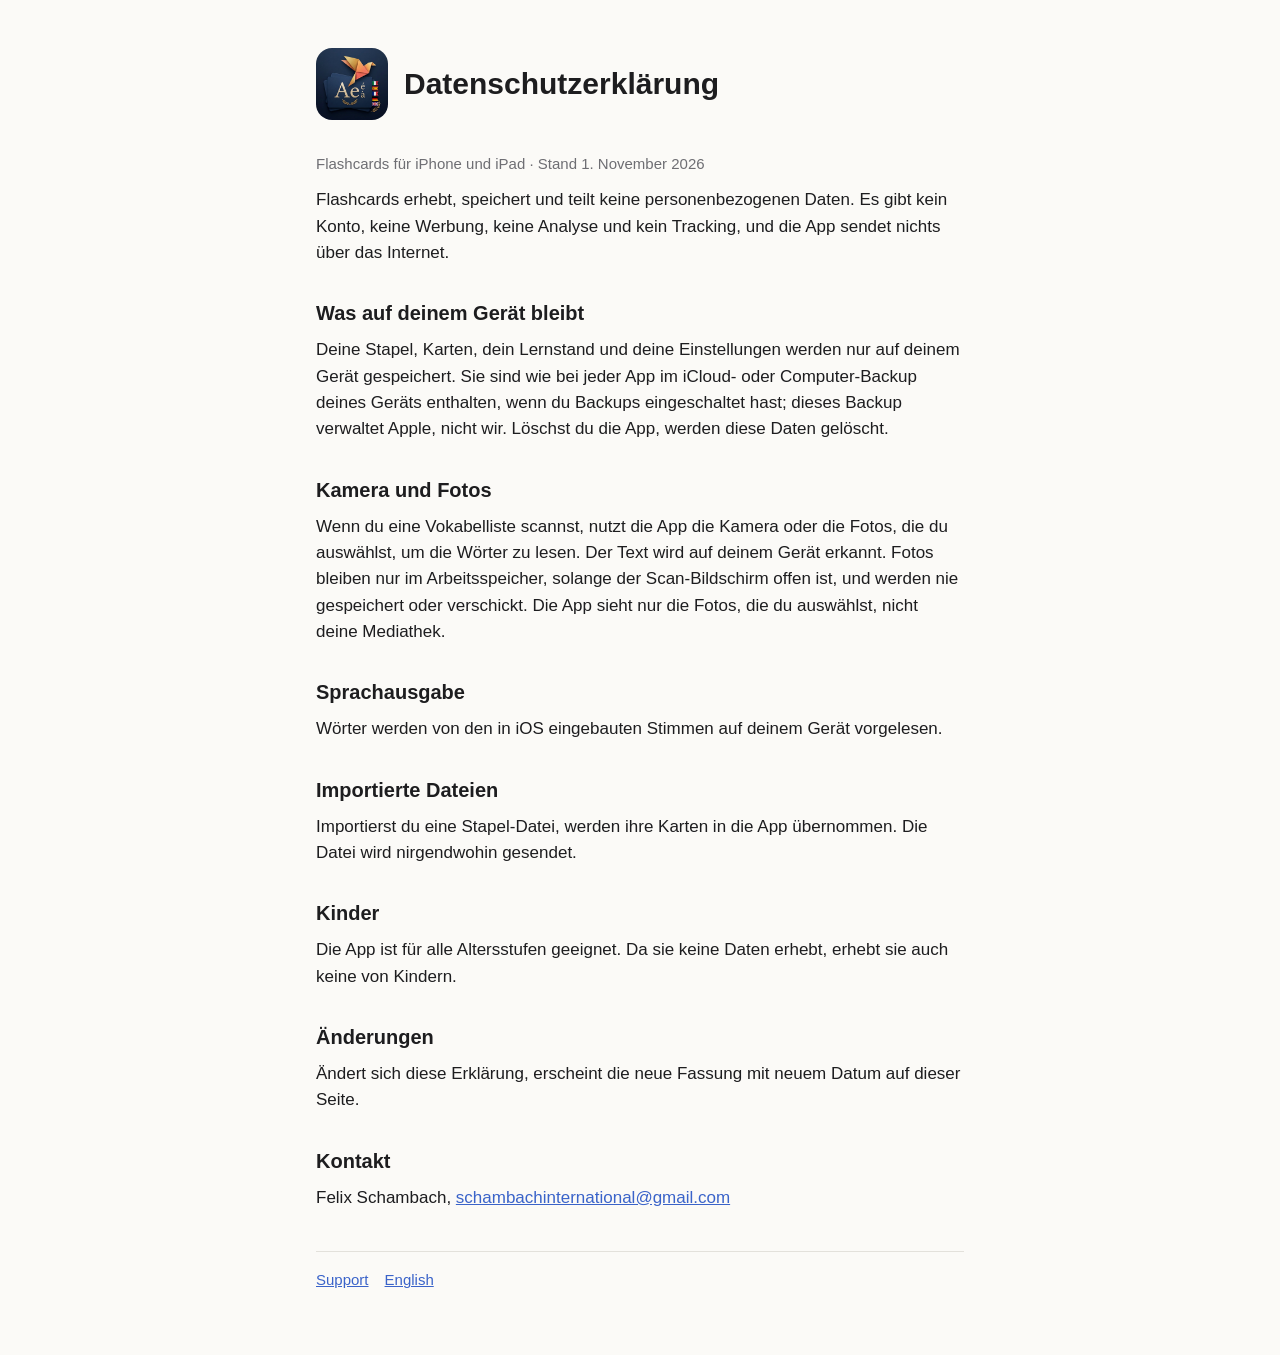
==== datenschutz.html @ 63c77fa2 "Support page and privacy policy for Flashcards (English and German) Co-Authored-By: Claude Opus 5.5 " ====
<!doctype html>
<html lang="de">
<head>
<meta charset="utf-8">
<meta name="viewport" content="width=device-width, initial-scale=1">
<title>Flashcards – Datenschutz</title>
<link rel="stylesheet" href="style.css">
</head>
<body>
<main>
<header><img src="icon.png" alt=""><h1>Datenschutzerklärung</h1></header>
<p class="muted">Flashcards für iPhone und iPad · Stand 1. November 2026</p>

<p>Flashcards erhebt, speichert und teilt keine personenbezogenen Daten. Es gibt kein Konto, keine
Werbung, keine Analyse und kein Tracking, und die App sendet nichts über das Internet.</p>

<h2>Was auf deinem Gerät bleibt</h2>
<p>Deine Stapel, Karten, dein Lernstand und deine Einstellungen werden nur auf deinem Gerät
gespeichert. Sie sind wie bei jeder App im iCloud- oder Computer-Backup deines Geräts enthalten,
wenn du Backups eingeschaltet hast; dieses Backup verwaltet Apple, nicht wir. Löschst du die App,
werden diese Daten gelöscht.</p>

<h2>Kamera und Fotos</h2>
<p>Wenn du eine Vokabelliste scannst, nutzt die App die Kamera oder die Fotos, die du auswählst, um
die Wörter zu lesen. Der Text wird auf deinem Gerät erkannt. Fotos bleiben nur im Arbeitsspeicher,
solange der Scan-Bildschirm offen ist, und werden nie gespeichert oder verschickt. Die App sieht nur
die Fotos, die du auswählst, nicht deine Mediathek.</p>

<h2>Sprachausgabe</h2>
<p>Wörter werden von den in iOS eingebauten Stimmen auf deinem Gerät vorgelesen.</p>

<h2>Importierte Dateien</h2>
<p>Importierst du eine Stapel-Datei, werden ihre Karten in die App übernommen. Die Datei wird nirgendwohin gesendet.</p>

<h2>Kinder</h2>
<p>Die App ist für alle Altersstufen geeignet. Da sie keine Daten erhebt, erhebt sie auch keine von
Kindern.</p>

<h2>Änderungen</h2>
<p>Ändert sich diese Erklärung, erscheint die neue Fassung mit neuem Datum auf dieser Seite.</p>

<h2>Kontakt</h2>
<p>Felix Schambach, <a href="mailto:schambachinternational@gmail.com">schambachinternational@gmail.com</a></p>

<nav><a href="de.html">Support</a><a href="privacy.html">English</a></nav>
</main>
</body>
</html>
---- style.css ----
:root { --bg: #fbfaf7; --text: #1d1d1f; --muted: #6e6e73; --accent: #3a63c9; --line: #e3e1db; }
@media (prefers-color-scheme: dark) {
  :root { --bg: #161618; --text: #f2f2f4; --muted: #a1a1a6; --accent: #8fb0ff; --line: #333336; }
}
* { box-sizing: border-box; }
body { margin: 0; background: var(--bg); color: var(--text);
  font: 17px/1.55 -apple-system, BlinkMacSystemFont, "Segoe UI", Helvetica, Arial, sans-serif; }
main { max-width: 680px; margin: 0 auto; padding: 48px 16px 64px; }
header { display: flex; align-items: center; gap: 16px; margin-bottom: 32px; }
header img { width: 72px; height: 72px; border-radius: 16px; }
h1 { font-size: 30px; margin: 0; line-height: 1.2; }
h2 { font-size: 20px; margin: 32px 0 8px; }
p, li { margin: 0 0 12px; }
a { color: var(--accent); }
.muted { color: var(--muted); font-size: 15px; }
nav { border-top: 1px solid var(--line); margin-top: 40px; padding-top: 16px; font-size: 15px; }
nav a { margin-right: 16px; }
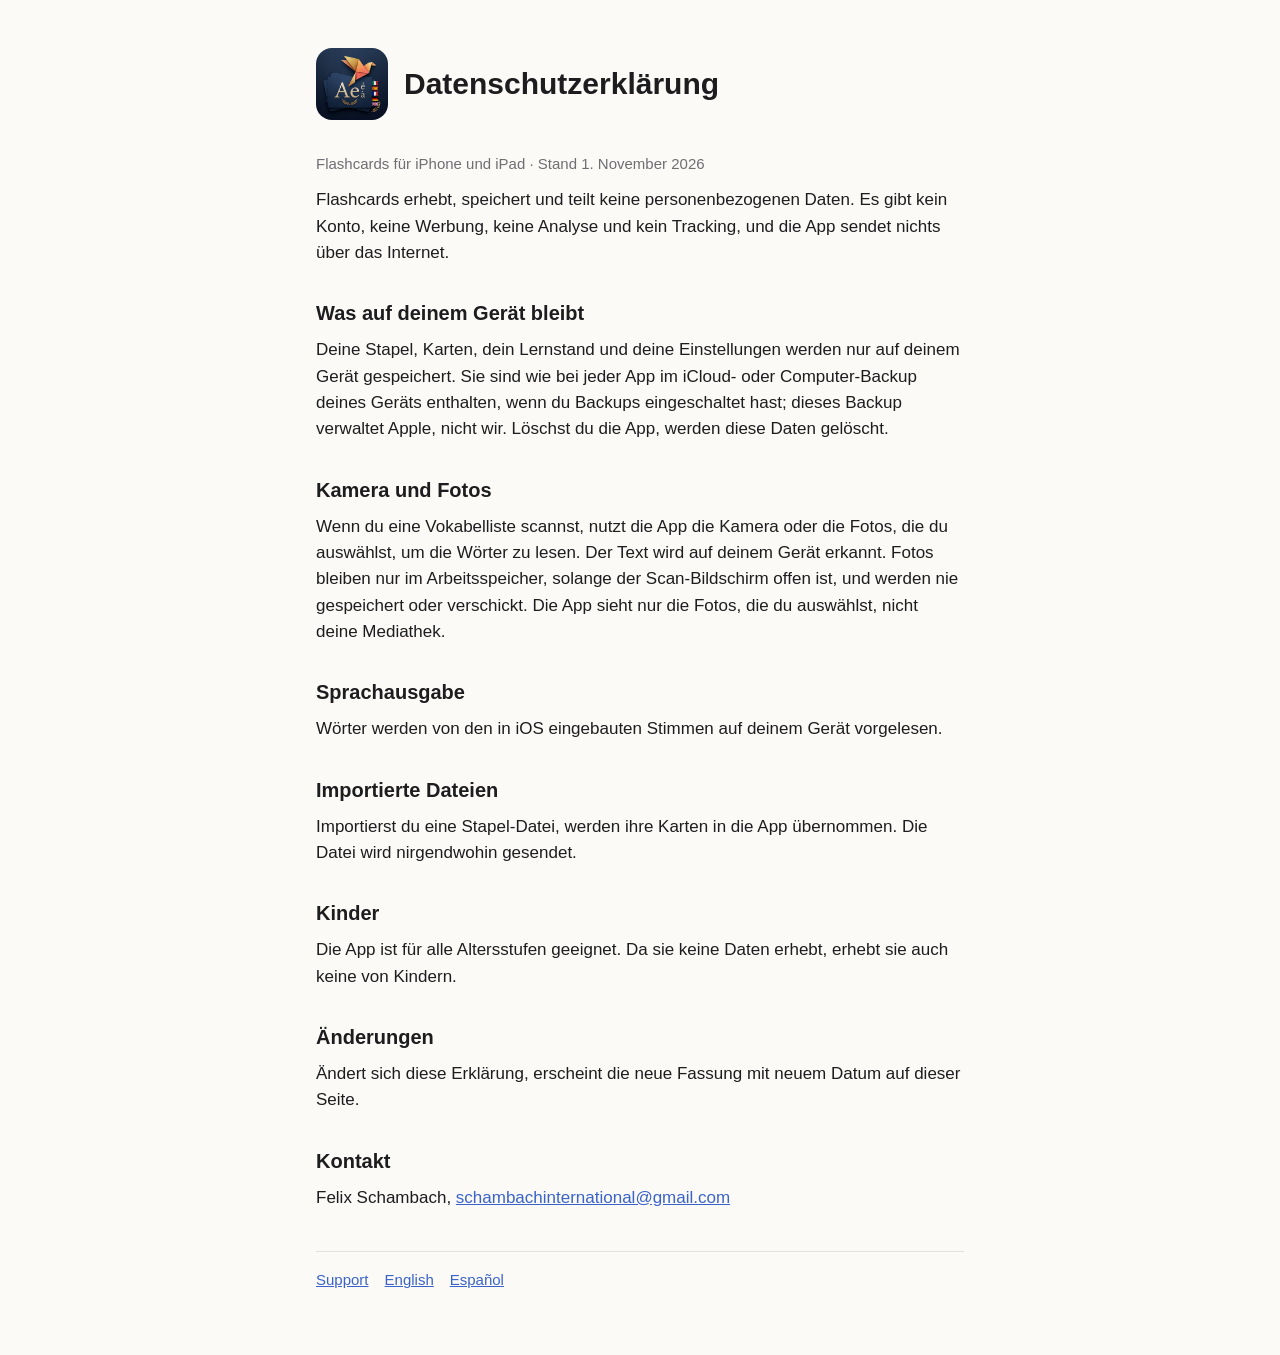
==== commit b219166e: "Add Spanish support page and privacy policy Co-Authored-By: Claude Opus 5.5 <noreply@anthropic.com>" ====
--- a/datenschutz.html
+++ b/datenschutz.html
@@ -42,7 +42,7 @@
 <h2>Kontakt</h2>
 <p>Felix Schambach, <a href="mailto:schambachinternational@gmail.com">schambachinternational@gmail.com</a></p>
 
-<nav><a href="de.html">Support</a><a href="privacy.html">English</a></nav>
+<nav><a href="de.html">Support</a><a href="privacy.html">English</a><a href="privacidad.html">Español</a></nav>
 </main>
 </body>
 </html>
